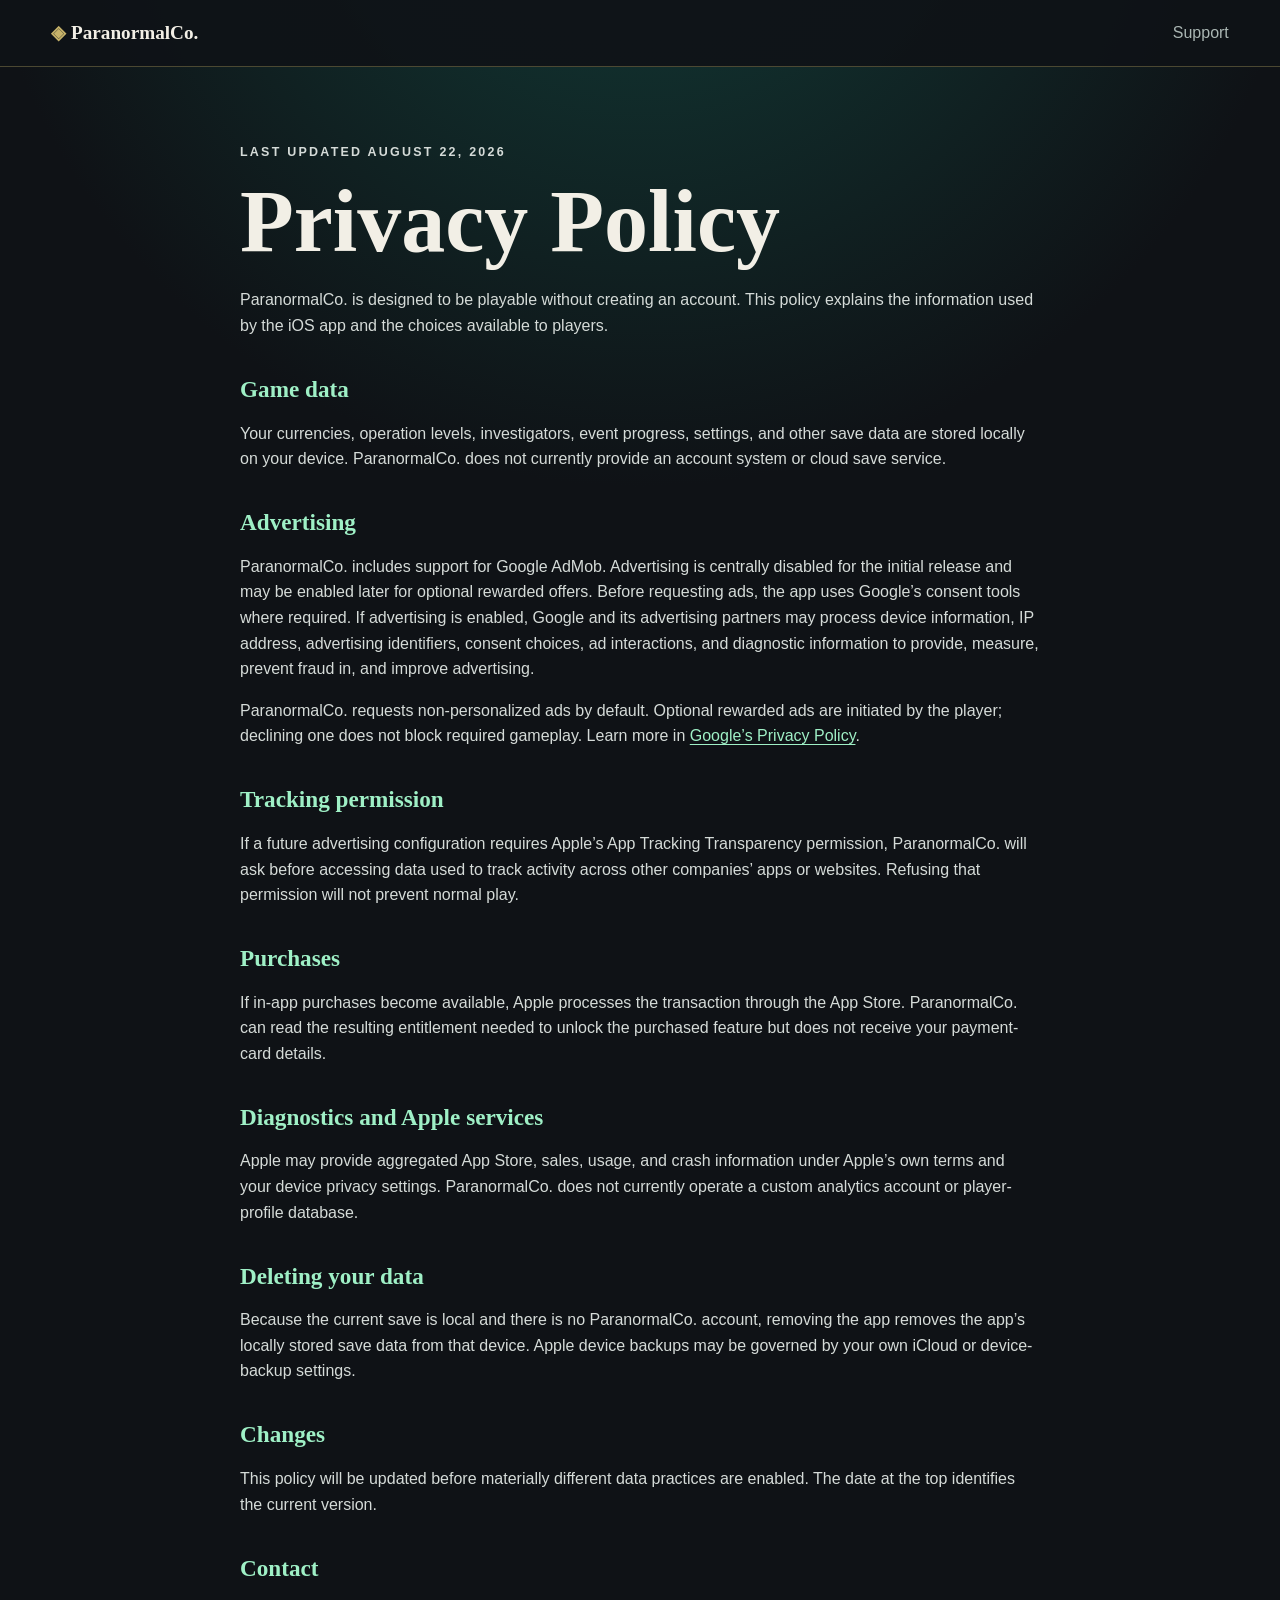
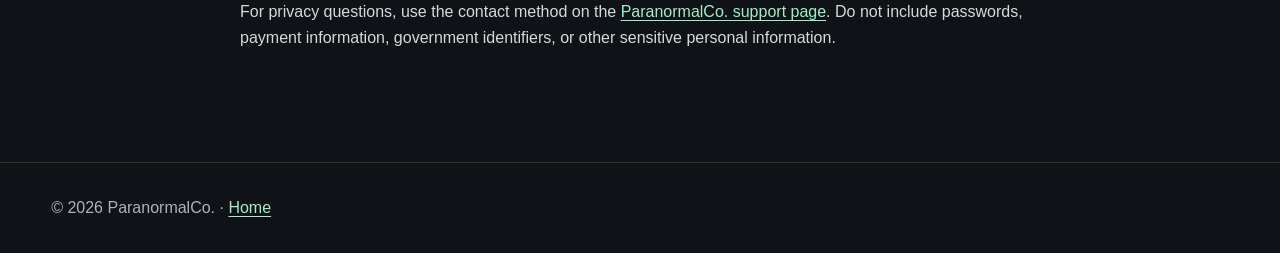
==== privacy.html @ 09b52cce "Publish ParanormalCo support and privacy pages" ====
<!doctype html>
<html lang="en">
<head>
  <meta charset="utf-8">
  <meta name="viewport" content="width=device-width, initial-scale=1">
  <title>Privacy Policy — ParanormalCo.</title>
  <link rel="stylesheet" href="styles.css">
</head>
<body>
  <header class="nav"><a class="brand" href="index.html"><span class="eye">◈</span> ParanormalCo.</a><nav><a href="support.html">Support</a></nav></header>
  <main class="document">
    <p class="eyebrow">LAST UPDATED AUGUST 22, 2026</p>
    <h1>Privacy Policy</h1>
    <p>ParanormalCo. is designed to be playable without creating an account. This policy explains the information used by the iOS app and the choices available to players.</p>

    <h2>Game data</h2>
    <p>Your currencies, operation levels, investigators, event progress, settings, and other save data are stored locally on your device. ParanormalCo. does not currently provide an account system or cloud save service.</p>

    <h2>Advertising</h2>
    <p>ParanormalCo. includes support for Google AdMob. Advertising is centrally disabled for the initial release and may be enabled later for optional rewarded offers. Before requesting ads, the app uses Google’s consent tools where required. If advertising is enabled, Google and its advertising partners may process device information, IP address, advertising identifiers, consent choices, ad interactions, and diagnostic information to provide, measure, prevent fraud in, and improve advertising.</p>
    <p>ParanormalCo. requests non-personalized ads by default. Optional rewarded ads are initiated by the player; declining one does not block required gameplay. Learn more in <a href="https://policies.google.com/privacy">Google’s Privacy Policy</a>.</p>

    <h2>Tracking permission</h2>
    <p>If a future advertising configuration requires Apple’s App Tracking Transparency permission, ParanormalCo. will ask before accessing data used to track activity across other companies’ apps or websites. Refusing that permission will not prevent normal play.</p>

    <h2>Purchases</h2>
    <p>If in-app purchases become available, Apple processes the transaction through the App Store. ParanormalCo. can read the resulting entitlement needed to unlock the purchased feature but does not receive your payment-card details.</p>

    <h2>Diagnostics and Apple services</h2>
    <p>Apple may provide aggregated App Store, sales, usage, and crash information under Apple’s own terms and your device privacy settings. ParanormalCo. does not currently operate a custom analytics account or player-profile database.</p>

    <h2>Deleting your data</h2>
    <p>Because the current save is local and there is no ParanormalCo. account, removing the app removes the app’s locally stored save data from that device. Apple device backups may be governed by your own iCloud or device-backup settings.</p>

    <h2>Changes</h2>
    <p>This policy will be updated before materially different data practices are enabled. The date at the top identifies the current version.</p>

    <h2>Contact</h2>
    <p>For privacy questions, use the contact method on the <a href="support.html">ParanormalCo. support page</a>. Do not include passwords, payment information, government identifiers, or other sensitive personal information.</p>
  </main>
  <footer>© 2026 ParanormalCo. · <a href="index.html">Home</a></footer>
</body>
</html>
---- styles.css ----
:root {
  color-scheme: dark;
  --void: #0f1216;
  --panel: #151e21;
  --teal: #1e2a2e;
  --ecto: #0e3d3f;
  --gold: #c7b36a;
  --mint: #9ff0c6;
  --amethyst: #8d79a3;
  --paper: #f2efe6;
  --muted: #aab6b3;
  font-family: ui-sans-serif, -apple-system, BlinkMacSystemFont, "Segoe UI", sans-serif;
}
* { box-sizing: border-box; }
body { margin: 0; min-height: 100vh; background: radial-gradient(circle at 50% -10%, #123d38 0, var(--void) 42rem); color: var(--paper); line-height: 1.6; }
a { color: var(--mint); text-underline-offset: .2em; }
.nav { display: flex; justify-content: space-between; align-items: center; gap: 2rem; padding: 1.1rem clamp(1.2rem, 4vw, 4rem); border-bottom: 1px solid #c7b36a55; background: #0f1216e8; }
.brand { color: var(--paper); font-family: Georgia, serif; font-weight: 700; font-size: 1.2rem; text-decoration: none; }
.eye { color: var(--gold); }
nav { display: flex; gap: 1.2rem; }
nav a { color: var(--muted); text-decoration: none; }
nav a:hover, nav a:focus { color: var(--mint); }
main { width: min(70rem, calc(100% - 2rem)); margin: 0 auto; }
.hero { min-height: 34rem; display: grid; align-content: center; padding: 5rem 0 4rem; }
.eyebrow { color: var(--gold); font-size: .78rem; font-weight: 800; letter-spacing: .18em; }
h1, h2 { font-family: Georgia, serif; line-height: 1.05; }
h1 { max-width: 12ch; margin: .45rem 0 1.2rem; font-size: clamp(3.25rem, 9vw, 7rem); }
.lede { max-width: 46rem; color: var(--muted); font-size: clamp(1.08rem, 2.2vw, 1.35rem); }
.actions { display: flex; flex-wrap: wrap; gap: .8rem; margin-top: 1.5rem; }
.button { display: inline-block; padding: .78rem 1.05rem; border: 1px solid var(--gold); background: var(--ecto); color: var(--paper); font-weight: 800; letter-spacing: .05em; text-decoration: none; }
.button.secondary { background: transparent; color: var(--gold); }
.brief-grid { display: grid; grid-template-columns: repeat(3, 1fr); gap: 1rem; padding-bottom: 5rem; }
.brief-grid article { min-height: 15rem; padding: 1.5rem; border: 1px solid #c7b36a55; background: linear-gradient(145deg, #172428, #11181b); }
.brief-grid h2 { font-size: 1.55rem; }
.brief-grid p { color: var(--muted); }
.brief-grid .number { color: var(--gold); font-weight: 800; letter-spacing: .12em; }
.document { max-width: 50rem; padding: 4rem 0 6rem; }
.document h1 { max-width: none; font-size: clamp(2.8rem, 8vw, 5.5rem); }
.document h2 { margin-top: 2.4rem; color: var(--mint); font-size: 1.45rem; }
.document p { color: #d5dbd8; }
footer { padding: 2rem clamp(1.2rem, 4vw, 4rem); border-top: 1px solid #c7b36a33; color: var(--muted); }
@media (max-width: 720px) {
  .brief-grid { grid-template-columns: 1fr; }
  .nav { align-items: flex-start; }
  .hero { min-height: 28rem; }
}
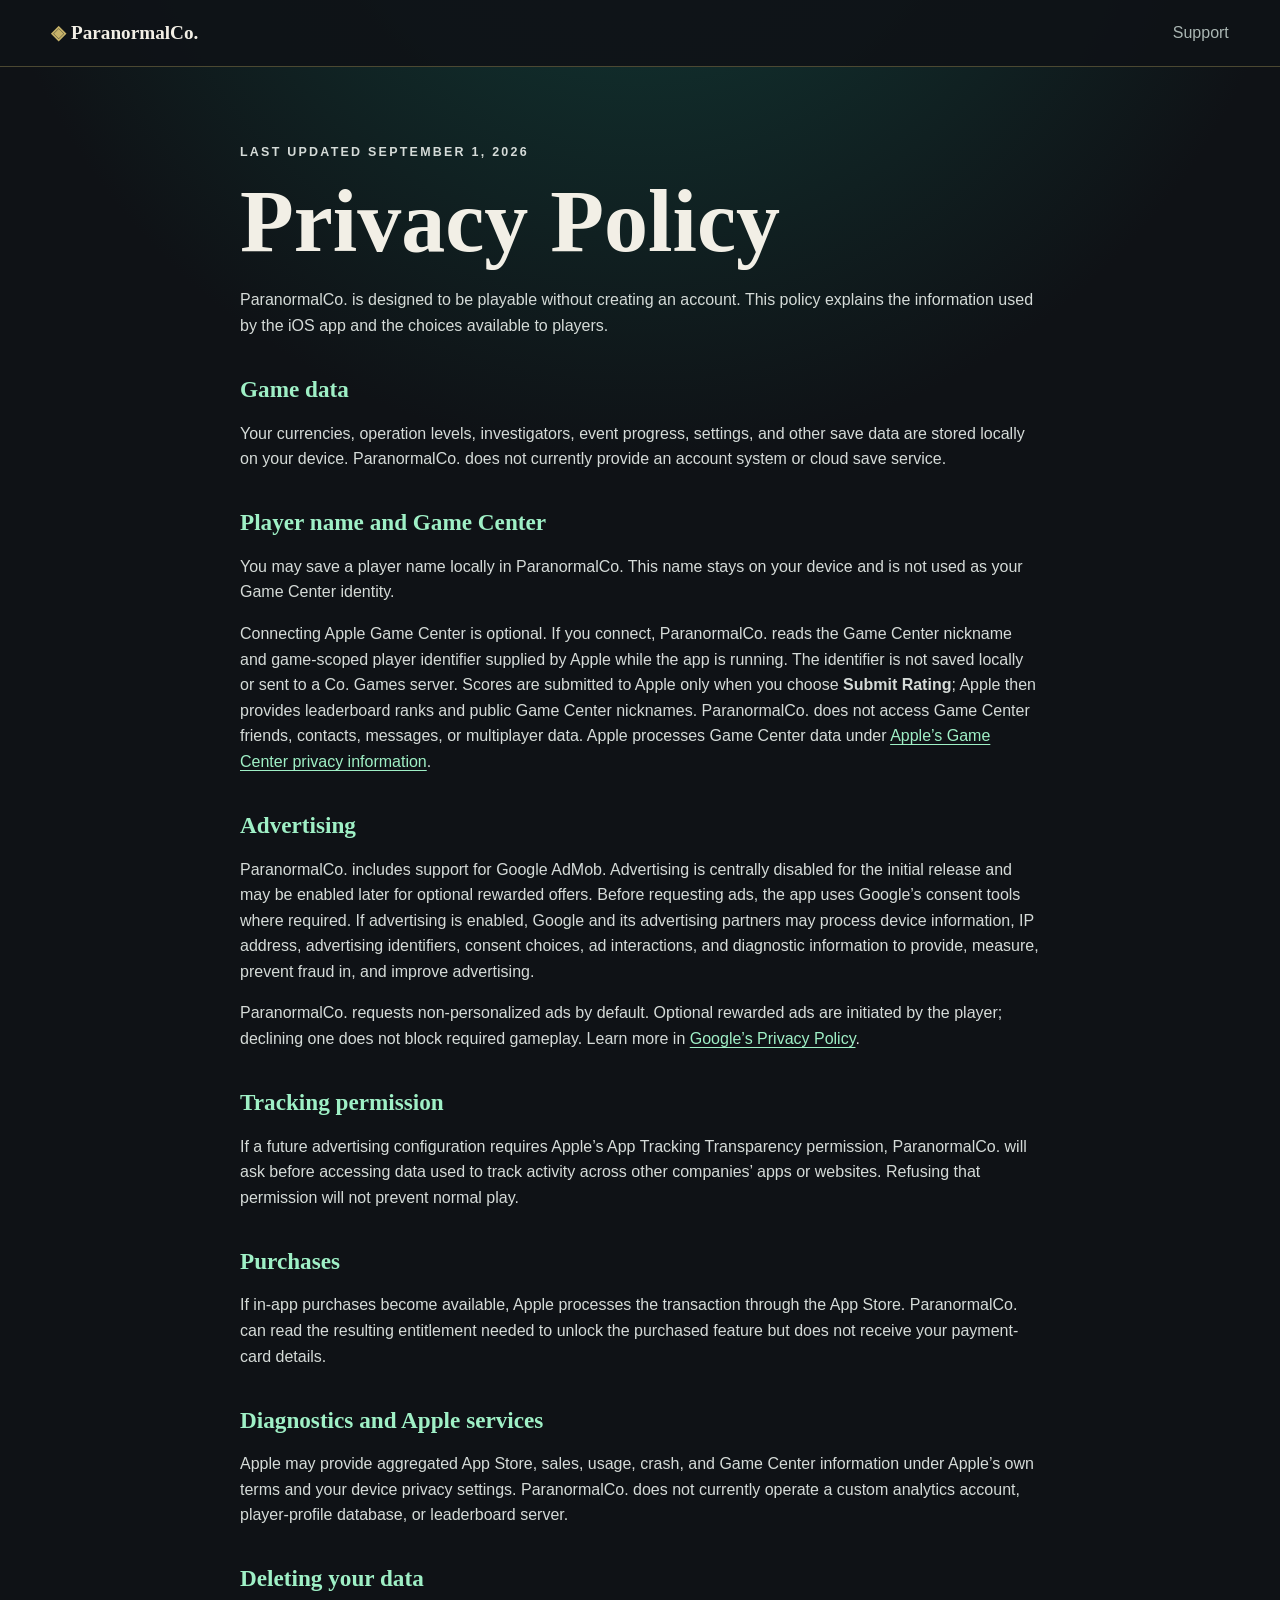
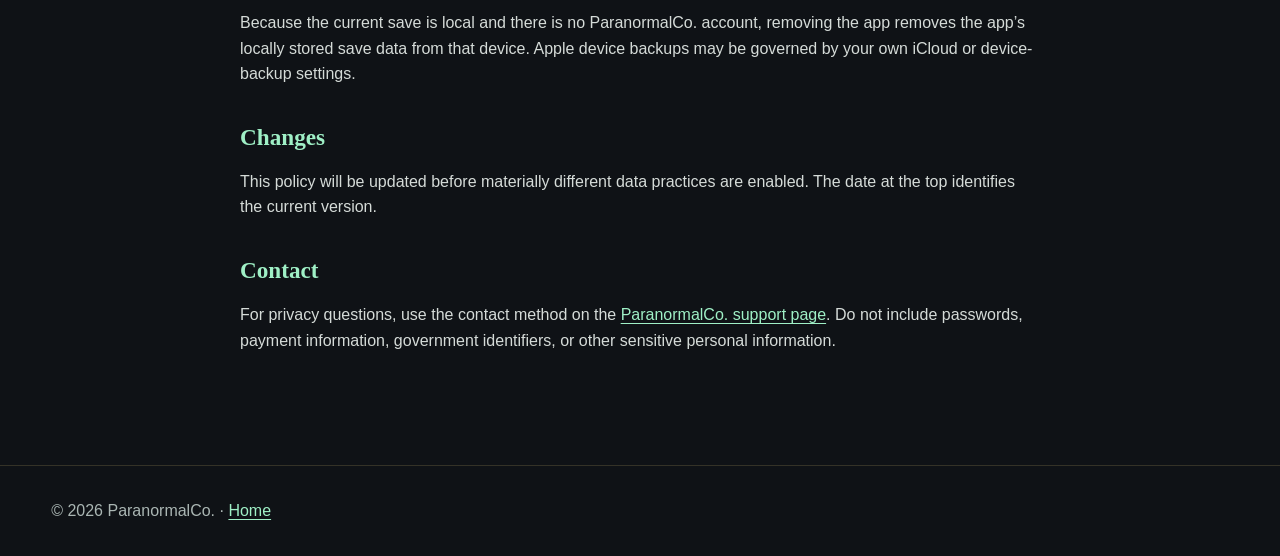
==== commit e9913640: "Document Game Center privacy and support" ====
--- a/privacy.html
+++ b/privacy.html
@@ -9,12 +9,16 @@
 <body>
   <header class="nav"><a class="brand" href="index.html"><span class="eye">◈</span> ParanormalCo.</a><nav><a href="support.html">Support</a></nav></header>
   <main class="document">
-    <p class="eyebrow">LAST UPDATED AUGUST 22, 2026</p>
+    <p class="eyebrow">LAST UPDATED SEPTEMBER 1, 2026</p>
     <h1>Privacy Policy</h1>
     <p>ParanormalCo. is designed to be playable without creating an account. This policy explains the information used by the iOS app and the choices available to players.</p>
 
     <h2>Game data</h2>
     <p>Your currencies, operation levels, investigators, event progress, settings, and other save data are stored locally on your device. ParanormalCo. does not currently provide an account system or cloud save service.</p>
+
+    <h2>Player name and Game Center</h2>
+    <p>You may save a player name locally in ParanormalCo. This name stays on your device and is not used as your Game Center identity.</p>
+    <p>Connecting Apple Game Center is optional. If you connect, ParanormalCo. reads the Game Center nickname and game-scoped player identifier supplied by Apple while the app is running. The identifier is not saved locally or sent to a Co. Games server. Scores are submitted to Apple only when you choose <strong>Submit Rating</strong>; Apple then provides leaderboard ranks and public Game Center nicknames. ParanormalCo. does not access Game Center friends, contacts, messages, or multiplayer data. Apple processes Game Center data under <a href="https://www.apple.com/legal/privacy/data/en/game-center/">Apple’s Game Center privacy information</a>.</p>
 
     <h2>Advertising</h2>
     <p>ParanormalCo. includes support for Google AdMob. Advertising is centrally disabled for the initial release and may be enabled later for optional rewarded offers. Before requesting ads, the app uses Google’s consent tools where required. If advertising is enabled, Google and its advertising partners may process device information, IP address, advertising identifiers, consent choices, ad interactions, and diagnostic information to provide, measure, prevent fraud in, and improve advertising.</p>
@@ -27,7 +31,7 @@
     <p>If in-app purchases become available, Apple processes the transaction through the App Store. ParanormalCo. can read the resulting entitlement needed to unlock the purchased feature but does not receive your payment-card details.</p>
 
     <h2>Diagnostics and Apple services</h2>
-    <p>Apple may provide aggregated App Store, sales, usage, and crash information under Apple’s own terms and your device privacy settings. ParanormalCo. does not currently operate a custom analytics account or player-profile database.</p>
+    <p>Apple may provide aggregated App Store, sales, usage, crash, and Game Center information under Apple’s own terms and your device privacy settings. ParanormalCo. does not currently operate a custom analytics account, player-profile database, or leaderboard server.</p>
 
     <h2>Deleting your data</h2>
     <p>Because the current save is local and there is no ParanormalCo. account, removing the app removes the app’s locally stored save data from that device. Apple device backups may be governed by your own iCloud or device-backup settings.</p>
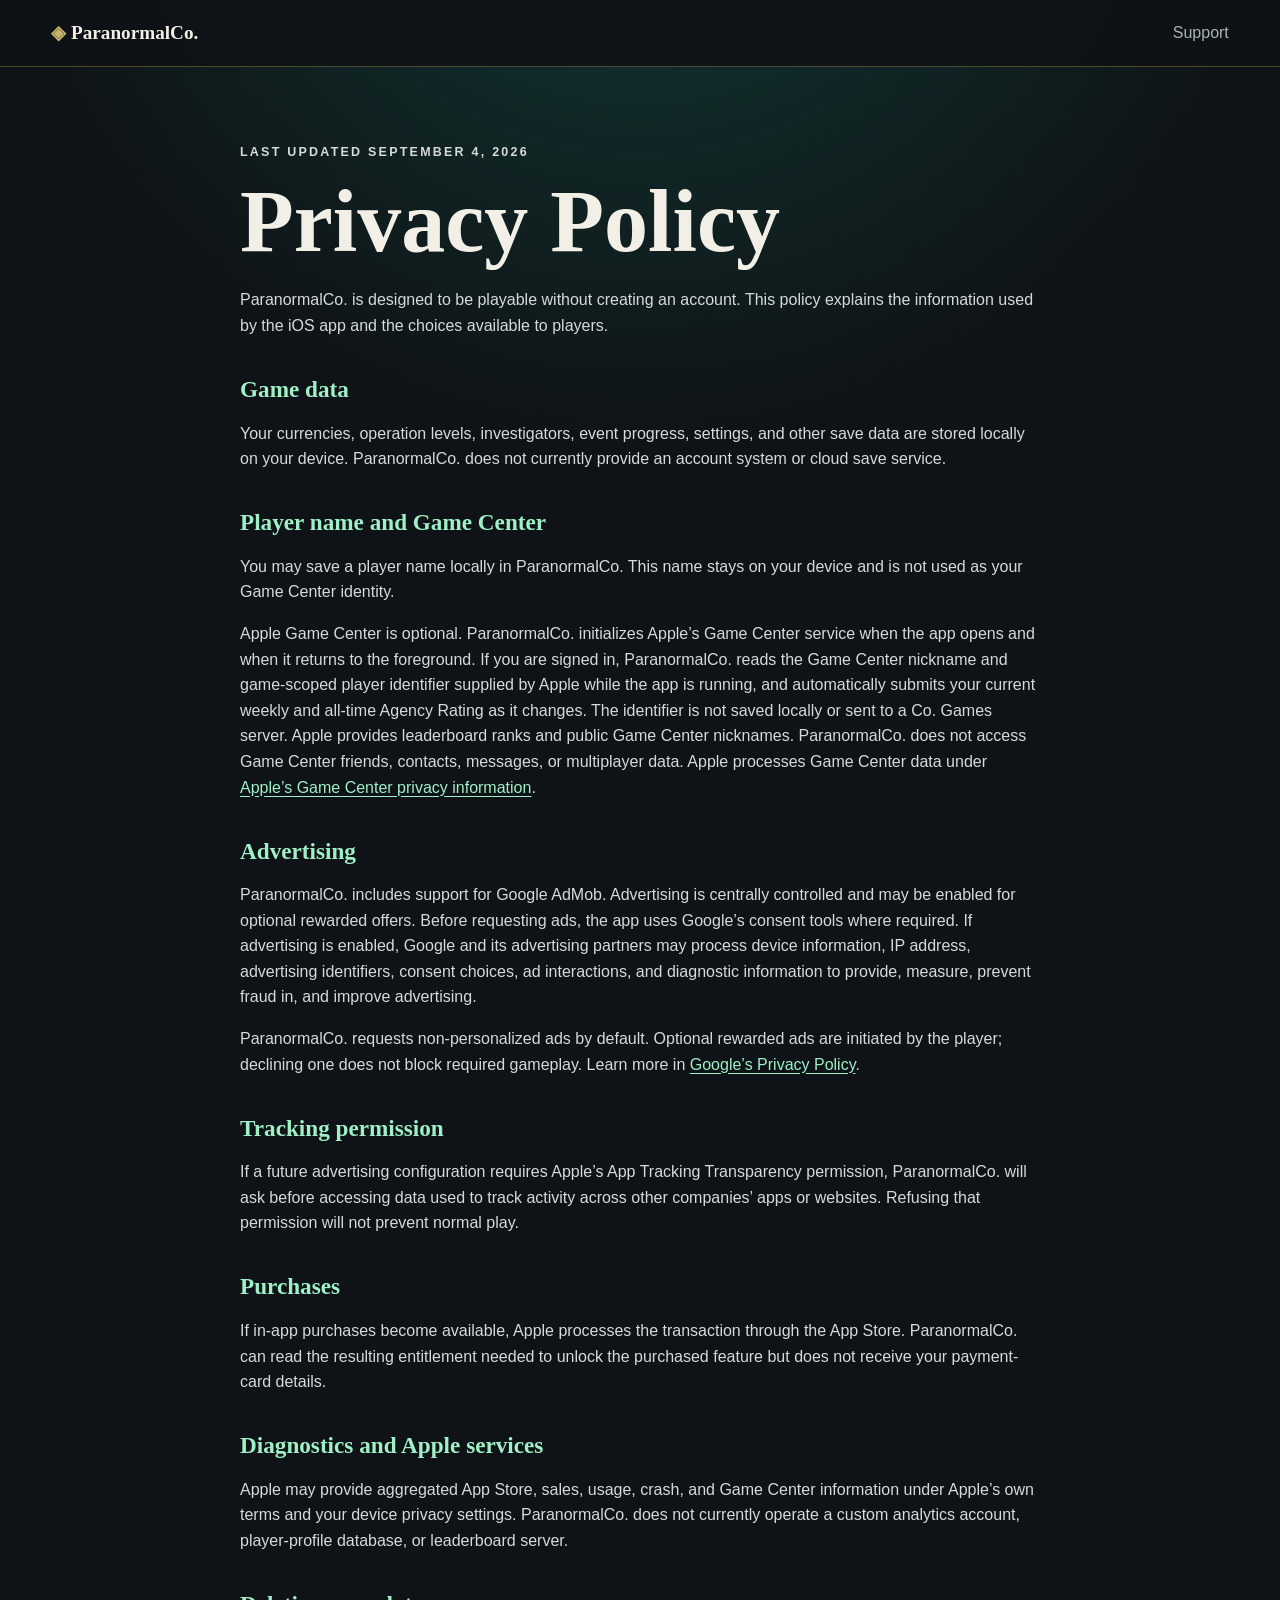
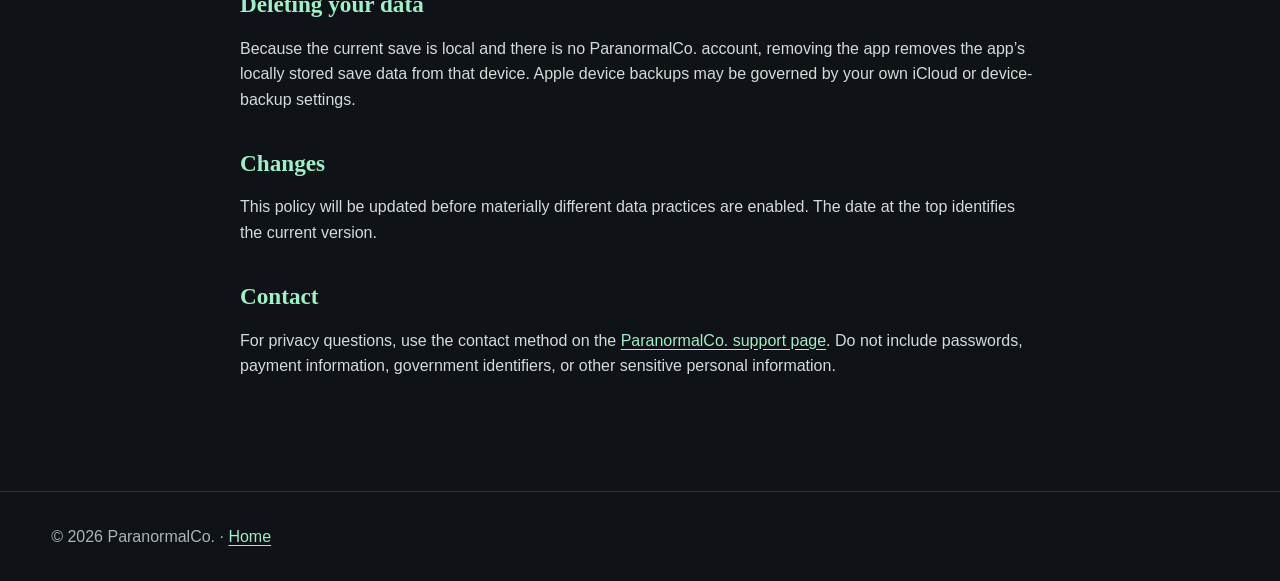
==== commit 574d8a9a: "Update privacy and Game Center disclosures" ====
--- a/privacy.html
+++ b/privacy.html
@@ -9,7 +9,7 @@
 <body>
   <header class="nav"><a class="brand" href="index.html"><span class="eye">◈</span> ParanormalCo.</a><nav><a href="support.html">Support</a></nav></header>
   <main class="document">
-    <p class="eyebrow">LAST UPDATED SEPTEMBER 1, 2026</p>
+    <p class="eyebrow">LAST UPDATED SEPTEMBER 4, 2026</p>
     <h1>Privacy Policy</h1>
     <p>ParanormalCo. is designed to be playable without creating an account. This policy explains the information used by the iOS app and the choices available to players.</p>
 
@@ -18,10 +18,10 @@
 
     <h2>Player name and Game Center</h2>
     <p>You may save a player name locally in ParanormalCo. This name stays on your device and is not used as your Game Center identity.</p>
-    <p>Connecting Apple Game Center is optional. If you connect, ParanormalCo. reads the Game Center nickname and game-scoped player identifier supplied by Apple while the app is running. The identifier is not saved locally or sent to a Co. Games server. Scores are submitted to Apple only when you choose <strong>Submit Rating</strong>; Apple then provides leaderboard ranks and public Game Center nicknames. ParanormalCo. does not access Game Center friends, contacts, messages, or multiplayer data. Apple processes Game Center data under <a href="https://www.apple.com/legal/privacy/data/en/game-center/">Apple’s Game Center privacy information</a>.</p>
+    <p>Apple Game Center is optional. ParanormalCo. initializes Apple’s Game Center service when the app opens and when it returns to the foreground. If you are signed in, ParanormalCo. reads the Game Center nickname and game-scoped player identifier supplied by Apple while the app is running, and automatically submits your current weekly and all-time Agency Rating as it changes. The identifier is not saved locally or sent to a Co. Games server. Apple provides leaderboard ranks and public Game Center nicknames. ParanormalCo. does not access Game Center friends, contacts, messages, or multiplayer data. Apple processes Game Center data under <a href="https://www.apple.com/legal/privacy/data/en/game-center/">Apple’s Game Center privacy information</a>.</p>
 
     <h2>Advertising</h2>
-    <p>ParanormalCo. includes support for Google AdMob. Advertising is centrally disabled for the initial release and may be enabled later for optional rewarded offers. Before requesting ads, the app uses Google’s consent tools where required. If advertising is enabled, Google and its advertising partners may process device information, IP address, advertising identifiers, consent choices, ad interactions, and diagnostic information to provide, measure, prevent fraud in, and improve advertising.</p>
+    <p>ParanormalCo. includes support for Google AdMob. Advertising is centrally controlled and may be enabled for optional rewarded offers. Before requesting ads, the app uses Google’s consent tools where required. If advertising is enabled, Google and its advertising partners may process device information, IP address, advertising identifiers, consent choices, ad interactions, and diagnostic information to provide, measure, prevent fraud in, and improve advertising.</p>
     <p>ParanormalCo. requests non-personalized ads by default. Optional rewarded ads are initiated by the player; declining one does not block required gameplay. Learn more in <a href="https://policies.google.com/privacy">Google’s Privacy Policy</a>.</p>
 
     <h2>Tracking permission</h2>
